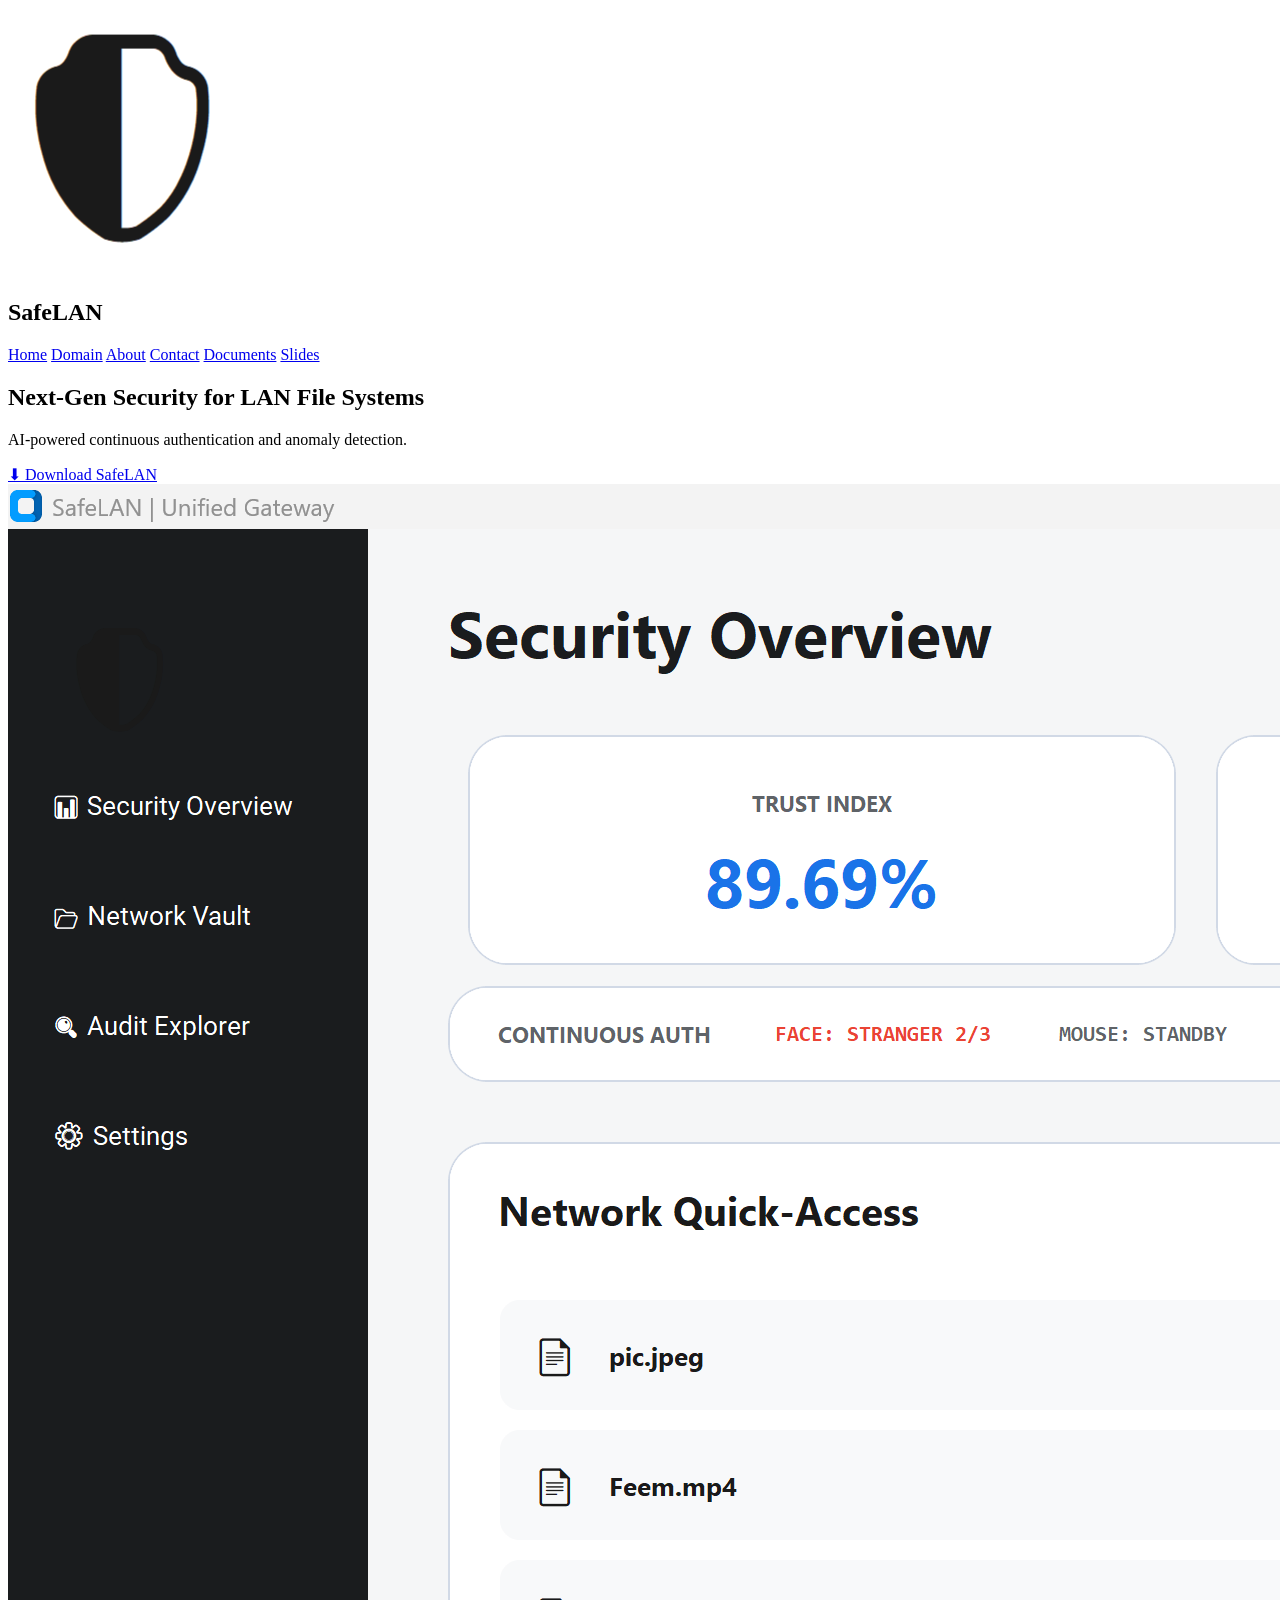
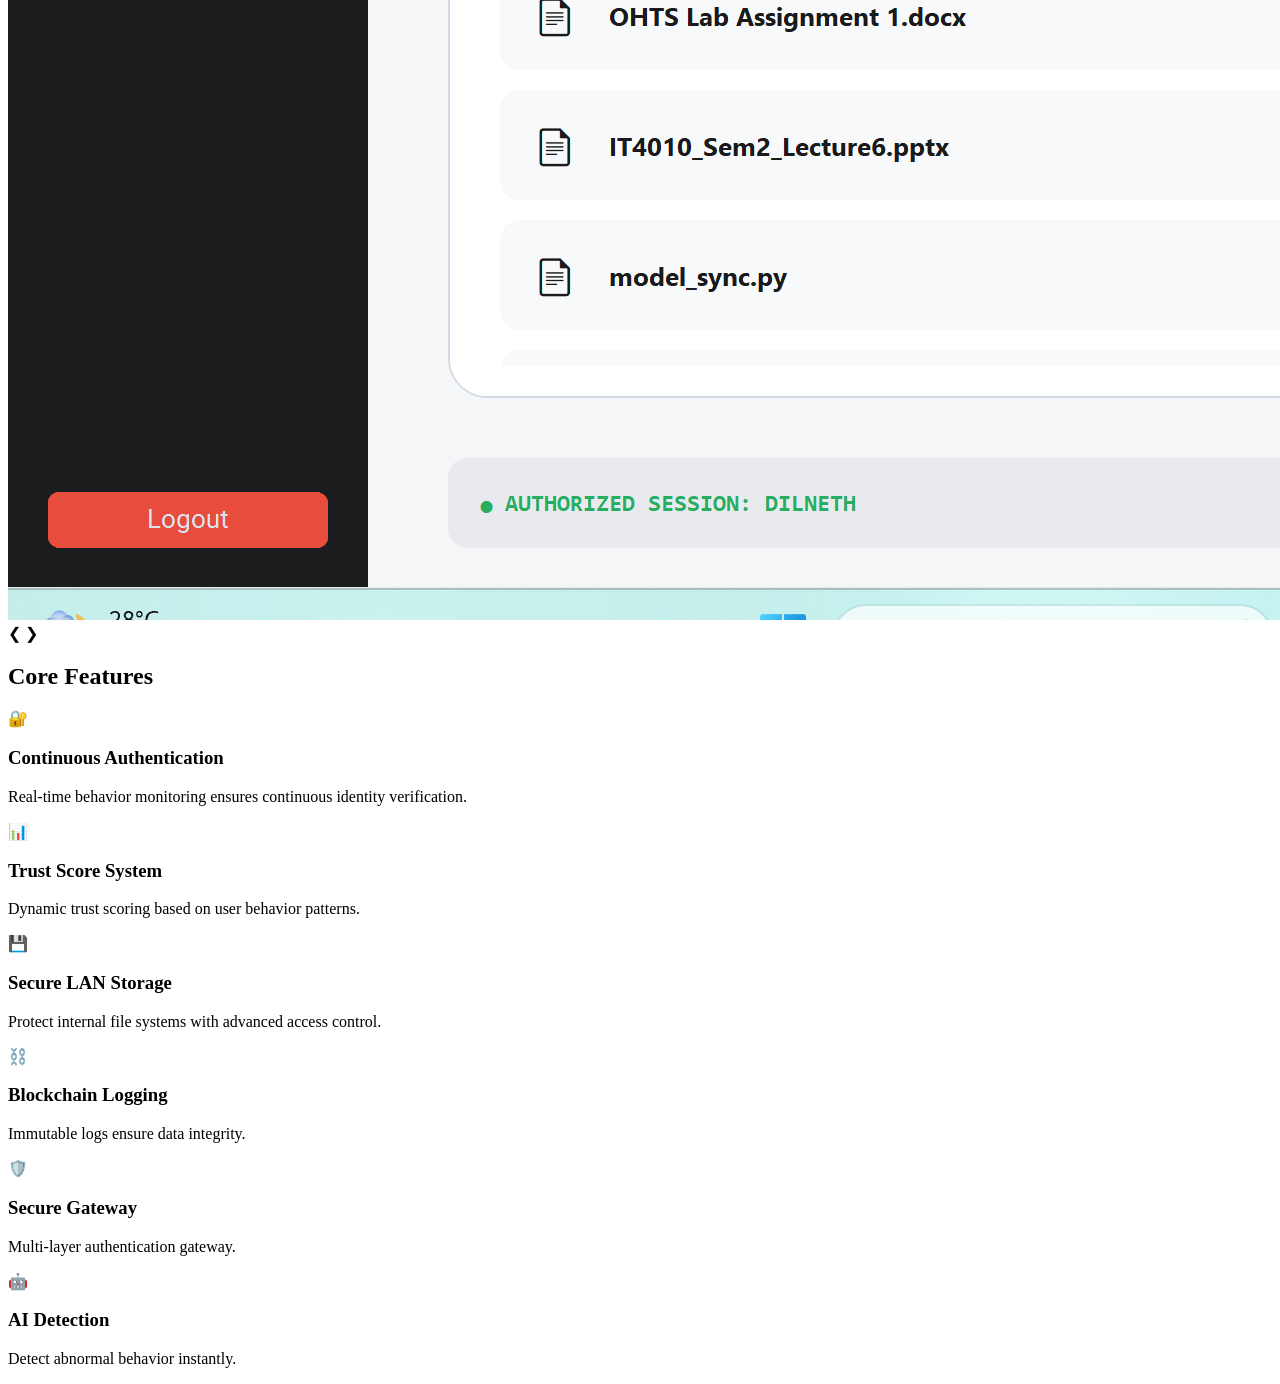
==== index.html @ 839095c7 "Add files via upload" ====
<!DOCTYPE html>
<html lang="en">
<head>
<meta charset="UTF-8">
<title>SafeLAN</title>
<link rel="stylesheet" href="css/style.css">
</head>

<body>

<!-- NAVBAR -->
<nav class="navbar">
<div class="logo-box">
<img src="assets/logo.png" class="logo-img">
<h2>SafeLAN</h2>
</div>

<div class="nav-links">
<a href="index.html">Home</a>
<a href="domain.html">Domain</a>
<a href="about.html">About</a>
<a href="contact.html">Contact</a>
<a href="documents.html">Documents</a>
<a href="slides.html">Slides</a>
</div>
</nav>

<!-- HERO SECTION -->
<section class="hero">

<!-- 🔵 BACKGROUND SHAPE -->
<div class="hero-bg"></div>

<div class="hero-text">
<h1>Next-Gen Security for LAN File Systems</h1>
<p>AI-powered continuous authentication and anomaly detection.</p>

<a href="https://your-link.com" target="_blank" class="btn-download">
⬇ Download SafeLAN
</a>
</div>

<!-- IMAGE SLIDER -->
<div class="hero-image">
<img id="slider" src="assets/dashboard1.png" class="fade-img">

<span class="arrow left" onclick="prevImage()">❮</span>
<span class="arrow right" onclick="nextImage()">❯</span>
</div>

</section>

<!-- FEATURES -->
<section class="features">

<h2>Core Features</h2>

<div class="feature-grid">

<div class="feature-box">
<div class="icon">🔐</div>
<h3>Continuous Authentication</h3>
<p>Real-time behavior monitoring ensures continuous identity verification.</p>
</div>

<div class="feature-box">
<div class="icon">📊</div>
<h3>Trust Score System</h3>
<p>Dynamic trust scoring based on user behavior patterns.</p>
</div>

<div class="feature-box">
<div class="icon">💾</div>
<h3>Secure LAN Storage</h3>
<p>Protect internal file systems with advanced access control.</p>
</div>

<div class="feature-box">
<div class="icon">⛓️</div>
<h3>Blockchain Logging</h3>
<p>Immutable logs ensure data integrity.</p>
</div>

<div class="feature-box">
<div class="icon">🛡️</div>
<h3>Secure Gateway</h3>
<p>Multi-layer authentication gateway.</p>
</div>

<div class="feature-box">
<div class="icon">🤖</div>
<h3>AI Detection</h3>
<p>Detect abnormal behavior instantly.</p>
</div>

</div>

</section>

<script src="js/script.js"></script>

</body>
</html>
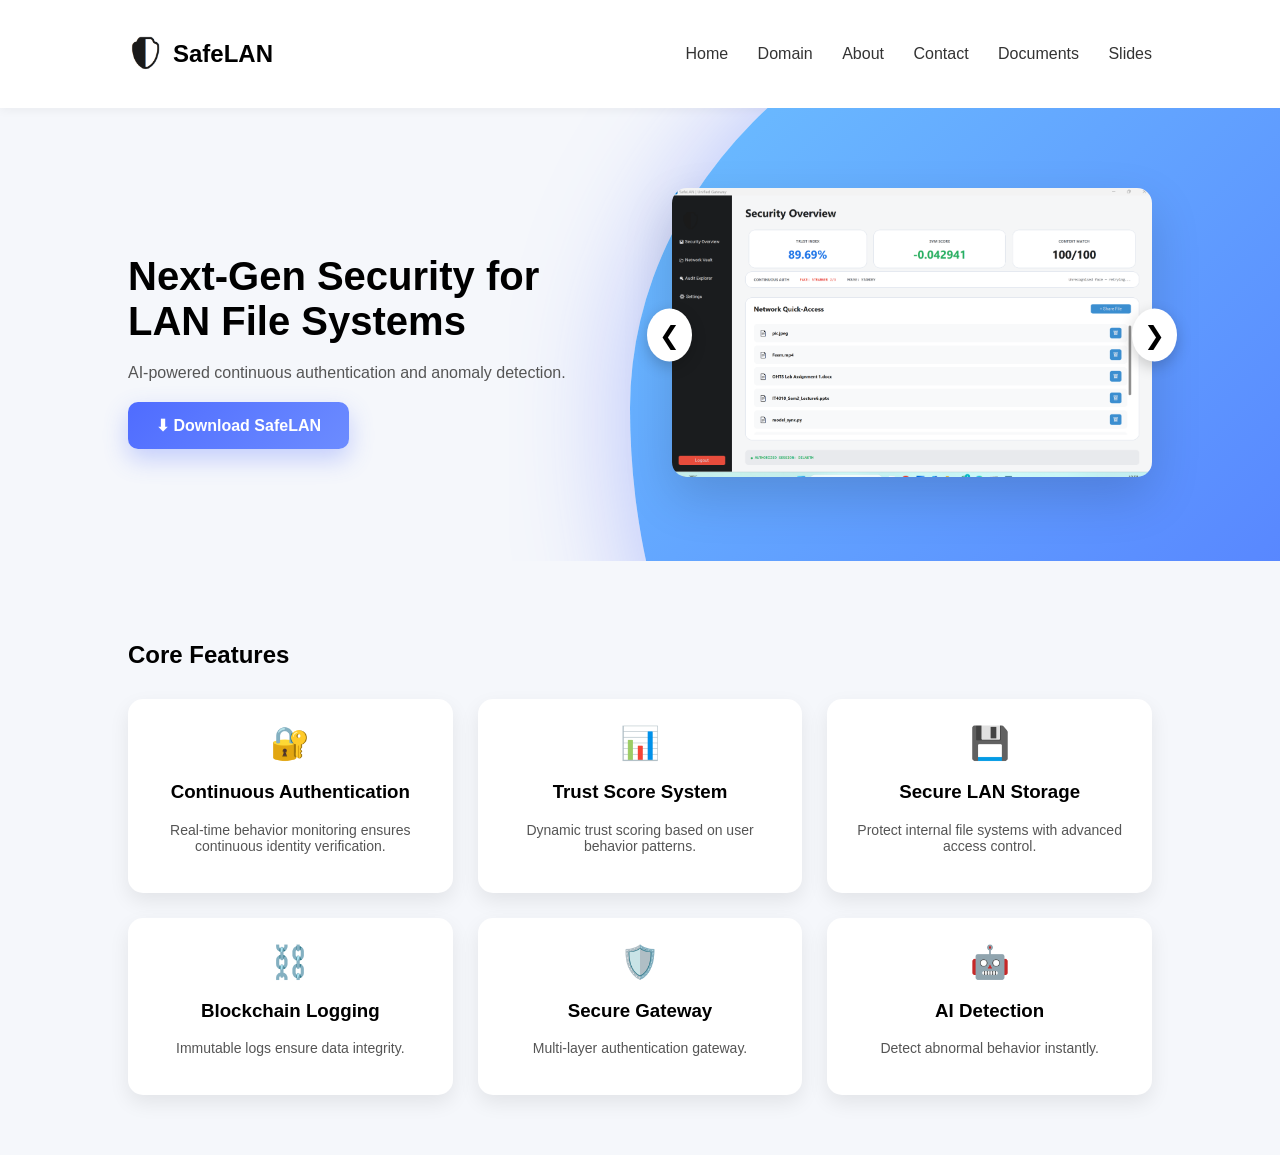
==== commit 5883ce5b: "Fix HTML formatting and update download link" ====
--- a/index.html
+++ b/index.html
@@ -35,7 +35,7 @@
 <h1>Next-Gen Security for LAN File Systems</h1>
 <p>AI-powered continuous authentication and anomaly detection.</p>
 
-<a href="https://your-link.com" target="_blank" class="btn-download">
+<a href="https://github.com/Geshi00/SafeLAN_RP-25-26J-067.git" target="_blank" class="btn-download">
 ⬇ Download SafeLAN
 </a>
 </div>
@@ -100,4 +100,4 @@
 <script src="js/script.js"></script>
 
 </body>
-</html>+</html>
--- a/css/style.css
+++ b/css/style.css
@@ -0,0 +1,315 @@
+body{
+margin:0;
+font-family:Arial;
+background:#f5f7fb;
+}
+
+/* NAVBAR */
+.navbar{
+display:flex;
+justify-content:space-between;
+align-items:center;
+padding:20px 10%;
+background:white;
+box-shadow:0 2px 10px rgba(0,0,0,0.05);
+}
+
+.logo-box{
+display:flex;
+align-items:center;
+gap:10px;
+}
+
+.logo-img{
+width:35px;
+transition:0.3s;
+}
+
+.logo-img:hover{
+transform:rotate(10deg) scale(1.1);
+}
+
+/* NAV LINKS */
+.nav-links a{
+margin-left:25px;
+text-decoration:none;
+color:#333;
+font-weight:500;
+position:relative;
+}
+
+.nav-links a::after{
+content:"";
+position:absolute;
+width:0%;
+height:2px;
+background:#4f6cff;
+left:0;
+bottom:-5px;
+transition:0.3s;
+}
+
+.nav-links a:hover::after{
+width:100%;
+}
+
+/* HERO */
+.hero{
+position:relative;
+display:flex;
+justify-content:space-between;
+align-items:center;
+padding:80px 10%;
+overflow:hidden;
+}
+
+/* 🔵 ANIMATED SHAPE */
+.hero-bg{
+position:absolute;
+top:-150px;
+right:-250px;
+width:900px;
+height:900px;
+background:linear-gradient(135deg,#6ec6ff,#4f6cff);
+border-radius:60% 40% 70% 30% / 50% 60% 40% 50%;
+box-shadow:0 0 120px rgba(79,108,255,0.4);
+z-index:0;
+animation:blobMove 8s infinite ease-in-out;
+}
+
+@keyframes blobMove{
+0%{
+border-radius:60% 40% 70% 30% / 50% 60% 40% 50%;
+transform:translate(0,0);
+}
+50%{
+border-radius:40% 60% 50% 50% / 60% 40% 60% 40%;
+transform:translate(-20px,20px);
+}
+100%{
+border-radius:60% 40% 70% 30% / 50% 60% 40% 50%;
+transform:translate(0,0);
+}
+}
+
+/* HERO TEXT */
+.hero-text{
+position:relative;
+z-index:1;
+max-width:500px;
+animation:fadeUp 1s ease;
+}
+
+.hero-text h1{
+font-size:40px;
+margin-bottom:20px;
+}
+
+.hero-text p{
+color:#555;
+margin-bottom:20px;
+}
+
+/* BUTTON */
+.btn-download{
+display:inline-block;
+padding:14px 28px;
+background:linear-gradient(135deg,#4f6cff,#6c8cff);
+color:white;
+font-weight:600;
+border-radius:10px;
+text-decoration:none;
+box-shadow:0 10px 25px rgba(79,108,255,0.3);
+transition:0.3s;
+}
+
+.btn-download:hover{
+transform:translateY(-5px) scale(1.05);
+box-shadow:0 15px 40px rgba(79,108,255,0.6);
+}
+
+/* SLIDER */
+.hero-image{
+position:relative;
+z-index:1;
+animation:fadeUp 1.2s ease;
+}
+
+.fade-img{
+width:480px;
+border-radius:15px;
+box-shadow:0 20px 50px rgba(0,0,0,0.15);
+transition:0.4s;
+}
+
+.fade-img:hover{
+transform:scale(1.05);
+}
+
+/* ARROWS */
+.arrow{
+position:absolute;
+top:50%;
+transform:translateY(-50%);
+font-size:25px;
+background:white;
+padding:12px;
+cursor:pointer;
+border-radius:50%;
+box-shadow:0 5px 15px rgba(0,0,0,0.2);
+transition:0.3s;
+}
+
+.arrow:hover{
+background:#4f6cff;
+color:white;
+transform:translateY(-50%) scale(1.1);
+}
+
+.left{ left:-25px; }
+.right{ right:-25px; }
+
+/* FEATURES */
+.features{
+padding:60px 10%;
+}
+
+.feature-grid{
+display:grid;
+grid-template-columns:repeat(auto-fit,minmax(250px,1fr));
+gap:25px;
+margin-top:30px;
+}
+
+.feature-box{
+background:white;
+padding:25px;
+border-radius:15px;
+box-shadow:0 8px 20px rgba(0,0,0,0.08);
+transition:0.3s;
+text-align:center;
+position:relative;
+overflow:hidden;
+}
+
+.feature-box:hover{
+transform:translateY(-10px);
+box-shadow:0 20px 50px rgba(0,0,0,0.15);
+}
+
+.feature-box::before{
+content:"";
+position:absolute;
+width:100%;
+height:4px;
+background:linear-gradient(90deg,#4f6cff,#6ec6ff);
+top:0;
+left:-100%;
+transition:0.4s;
+}
+
+.feature-box:hover::before{
+left:0;
+}
+
+.icon{
+font-size:32px;
+margin-bottom:10px;
+}
+
+.feature-box p{
+color:#555;
+font-size:14px;
+}
+
+/* ========================= */
+/* NEW: ABOUT + CONTACT UI   */
+/* ========================= */
+
+.container{
+padding:60px 10%;
+}
+
+/* PROFILE CARD */
+.profile-card{
+background:white;
+padding:40px;
+border-radius:20px;
+box-shadow:0 10px 40px rgba(0,0,0,0.1);
+text-align:center;
+max-width:500px;
+margin:auto;
+transition:0.3s;
+animation:fadeUp 1s ease;
+}
+
+.profile-card:hover{
+transform:translateY(-10px);
+}
+
+.profile-img{
+width:80px;
+margin-bottom:15px;
+}
+
+.role{
+color:#4f6cff;
+font-weight:600;
+margin-bottom:10px;
+}
+
+.desc{
+color:#555;
+font-size:14px;
+margin:15px 0;
+}
+
+.email{
+color:#333;
+font-weight:500;
+}
+
+/* CONTACT FORM */
+.contact-box{
+background:white;
+padding:40px;
+border-radius:20px;
+box-shadow:0 10px 40px rgba(0,0,0,0.1);
+max-width:500px;
+margin:auto;
+animation:fadeUp 1s ease;
+}
+
+.contact-box input,
+.contact-box textarea{
+width:100%;
+padding:12px;
+margin:10px 0;
+border-radius:10px;
+border:1px solid #ddd;
+outline:none;
+transition:0.3s;
+}
+
+.contact-box input:focus,
+.contact-box textarea:focus{
+border-color:#4f6cff;
+box-shadow:0 0 10px rgba(79,108,255,0.2);
+}
+
+.contact-box textarea{
+height:120px;
+resize:none;
+}
+
+/* ANIMATION */
+@keyframes fadeUp{
+from{
+opacity:0;
+transform:translateY(30px);
+}
+to{
+opacity:1;
+transform:translateY(0);
+}
+}
